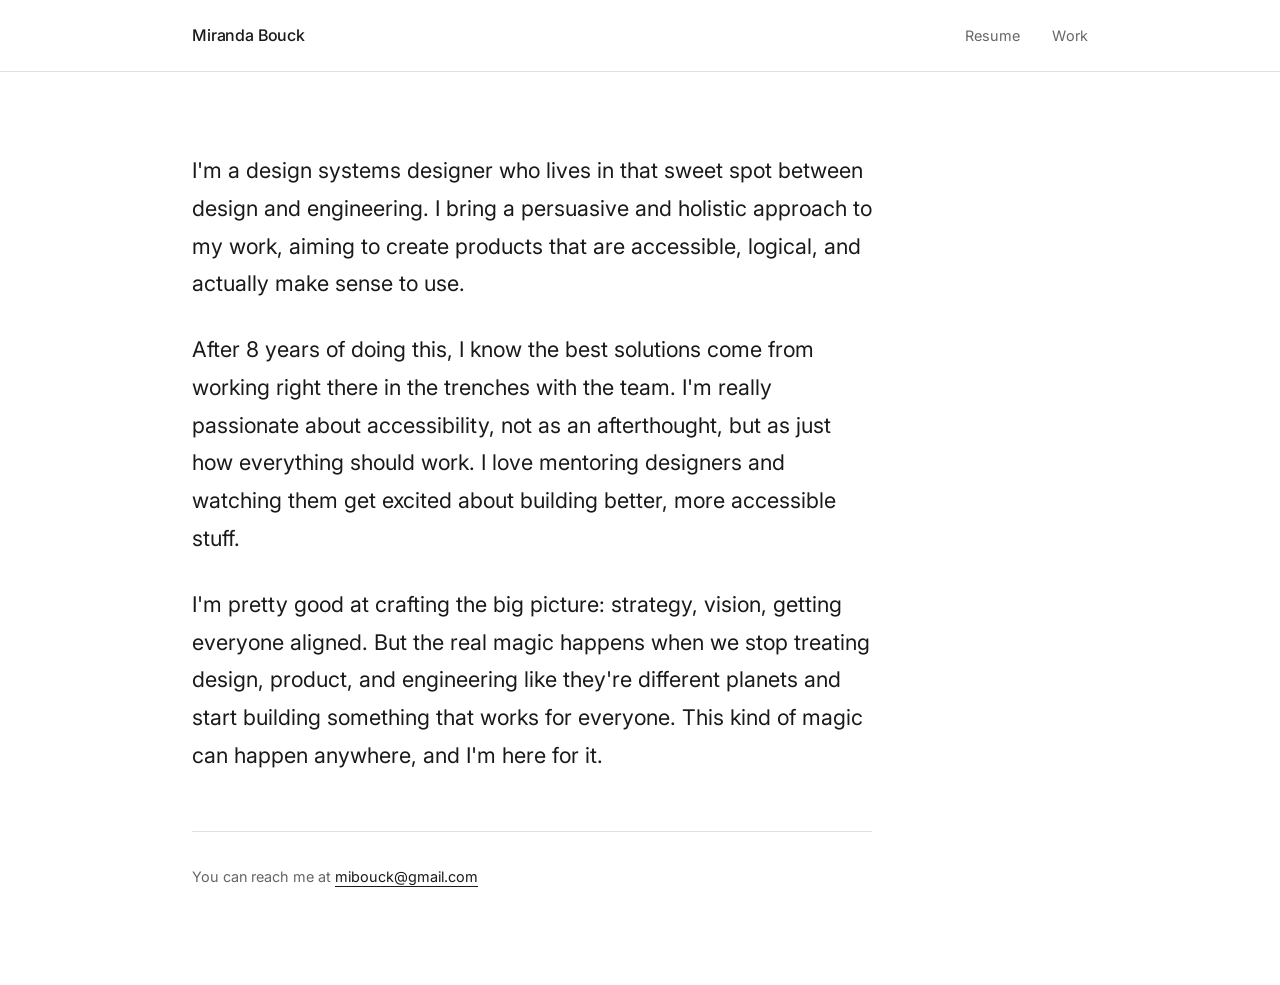
==== index.html @ 783861ef "Initial portfolio site — home and resume pages Co-Authored-By: Claude Sonnet 4.6 <noreply@anthropic." ====
<!DOCTYPE html>
<html lang="en">
<head>
  <meta charset="UTF-8" />
  <meta name="viewport" content="width=device-width, initial-scale=1.0" />
  <title>Miranda Bouck</title>
  <link rel="preconnect" href="https://fonts.googleapis.com" />
  <link rel="preconnect" href="https://fonts.gstatic.com" crossorigin />
  <link href="https://fonts.googleapis.com/css2?family=Inter:wght@400;500;600&display=swap" rel="stylesheet" />
  <link rel="stylesheet" href="styles.css" />
</head>
<body>

  <header>
    <nav>
      <a href="index.html" class="nav-logo">Miranda Bouck</a>
      <ul class="nav-links">
        <li><a href="resume.html">Resume</a></li>
        <li><a href="#">Work</a></li>
      </ul>
    </nav>
  </header>

  <main>
    <div class="home-bio">
      <p>
        I'm a design systems designer who lives in that sweet spot between design
        and engineering. I bring a persuasive and holistic approach to my work,
        aiming to create products that are accessible, logical, and actually make
        sense to use.
      </p>
      <p>
        After 8 years of doing this, I know the best solutions come from working
        right there in the trenches with the team. I'm really passionate about
        accessibility, not as an afterthought, but as just how everything should
        work. I love mentoring designers and watching them get excited about
        building better, more accessible stuff.
      </p>
      <p>
        I'm pretty good at crafting the big picture: strategy, vision, getting
        everyone aligned. But the real magic happens when we stop treating design,
        product, and engineering like they're different planets and start building
        something that works for everyone. This kind of magic can happen anywhere,
        and I'm here for it.
      </p>

      <div class="home-contact">
        <p>You can reach me at <a href="mailto:mibouck@gmail.com">mibouck@gmail.com</a></p>
      </div>
    </div>
  </main>

</body>
</html>
---- styles.css ----
/* ============================================
   Miranda Bouck — Portfolio
   ============================================ */

*, *::before, *::after {
  box-sizing: border-box;
  margin: 0;
  padding: 0;
}

:root {
  --color-bg: #ffffff;
  --color-text: #1a1a1a;
  --color-muted: #666666;
  --color-border: #e0e0e0;
  --color-accent: #1a1a1a;
  --font-sans: 'Inter', -apple-system, BlinkMacSystemFont, 'Segoe UI', Helvetica, Arial, sans-serif;
  --max-width: 960px;
  --nav-height: 72px;
}

html {
  font-size: 16px;
  -webkit-font-smoothing: antialiased;
  -moz-osx-font-smoothing: grayscale;
}

body {
  background-color: var(--color-bg);
  color: var(--color-text);
  font-family: var(--font-sans);
  line-height: 1.6;
}

a {
  color: inherit;
  text-decoration: none;
}

/* ============================================
   Header & Navigation
   ============================================ */

header {
  position: fixed;
  top: 0;
  left: 0;
  right: 0;
  z-index: 100;
  background-color: var(--color-bg);
  border-bottom: 1px solid var(--color-border);
  height: var(--nav-height);
}

nav {
  max-width: var(--max-width);
  margin: 0 auto;
  padding: 0 2rem;
  height: 100%;
  display: flex;
  align-items: center;
  justify-content: space-between;
}

.nav-logo {
  font-size: 1rem;
  font-weight: 500;
  letter-spacing: -0.01em;
}

.nav-logo:hover {
  opacity: 0.6;
}

.nav-links {
  display: flex;
  gap: 2rem;
  list-style: none;
}

.nav-links a {
  font-size: 0.9rem;
  font-weight: 400;
  color: var(--color-muted);
  transition: color 0.2s;
  letter-spacing: 0.01em;
}

.nav-links a:hover,
.nav-links a.active {
  color: var(--color-text);
}

/* ============================================
   Main Layout
   ============================================ */

main {
  max-width: var(--max-width);
  margin: 0 auto;
  padding: calc(var(--nav-height) + 5rem) 2rem 6rem;
}

/* ============================================
   Home Page
   ============================================ */

.home-bio {
  max-width: 680px;
}

.home-bio p {
  font-size: clamp(1.15rem, 2.5vw, 1.35rem);
  line-height: 1.75;
  color: var(--color-text);
  margin-bottom: 1.75rem;
}

.home-bio p:last-of-type {
  margin-bottom: 0;
}

.home-contact {
  margin-top: 3.5rem;
  padding-top: 2rem;
  border-top: 1px solid var(--color-border);
}

.home-contact p {
  font-size: 0.9rem;
  color: var(--color-muted);
}

.home-contact a {
  color: var(--color-text);
  border-bottom: 1px solid var(--color-text);
  padding-bottom: 1px;
  transition: opacity 0.2s;
}

.home-contact a:hover {
  opacity: 0.5;
}

/* ============================================
   Resume Page
   ============================================ */

.resume-section {
  margin-bottom: 4rem;
}

.resume-section:last-child {
  margin-bottom: 0;
}

.section-label {
  font-size: 0.75rem;
  font-weight: 600;
  letter-spacing: 0.12em;
  text-transform: uppercase;
  color: var(--color-muted);
  margin-bottom: 2rem;
  padding-bottom: 0.75rem;
  border-bottom: 1px solid var(--color-border);
}

/* Experience entries */

.experience-entry {
  display: grid;
  grid-template-columns: 200px 1fr;
  gap: 0 3rem;
  margin-bottom: 2.5rem;
}

.experience-entry:last-child {
  margin-bottom: 0;
}

.entry-meta {
  padding-top: 0.1rem;
}

.entry-date {
  font-size: 0.8rem;
  color: var(--color-muted);
  line-height: 1.5;
  white-space: nowrap;
}

.entry-company {
  font-size: 0.8rem;
  color: var(--color-muted);
  margin-top: 0.15rem;
}

.entry-content {
}

.entry-title {
  font-size: 1rem;
  font-weight: 500;
  margin-bottom: 0.6rem;
  line-height: 1.3;
}

.entry-bullets {
  list-style: none;
  padding: 0;
}

.entry-bullets li {
  font-size: 0.9rem;
  color: #333;
  line-height: 1.65;
  margin-bottom: 0.5rem;
  padding-left: 1rem;
  position: relative;
}

.entry-bullets li::before {
  content: '—';
  position: absolute;
  left: 0;
  color: var(--color-border);
  font-size: 0.8rem;
  top: 0.1rem;
}

.entry-description {
  font-size: 0.9rem;
  color: #333;
  line-height: 1.65;
  margin-top: 0.4rem;
}

/* Grouped company entries */

.entry-roles {
  list-style: none;
  margin-bottom: 0.5rem;
}

.entry-roles li {
  font-size: 0.85rem;
  color: var(--color-muted);
  line-height: 1.7;
}

.entry-roles .role-title {
  color: var(--color-text);
  font-weight: 500;
}

/* Other Endeavors / Education / Speaking */

.list-entry {
  display: grid;
  grid-template-columns: 200px 1fr;
  gap: 0 3rem;
  margin-bottom: 0.85rem;
  font-size: 0.9rem;
  line-height: 1.5;
}

.list-entry:last-child {
  margin-bottom: 0;
}

.list-date {
  color: var(--color-muted);
  font-size: 0.8rem;
  padding-top: 0.1rem;
}

.list-content {
  color: var(--color-text);
}

.list-content .sub {
  color: var(--color-muted);
  font-size: 0.8rem;
}

/* Testimonials */

.testimonial {
  margin-bottom: 2rem;
  padding-left: 1.5rem;
  border-left: 2px solid var(--color-border);
}

.testimonial:last-child {
  margin-bottom: 0;
}

.testimonial blockquote {
  font-size: 0.95rem;
  line-height: 1.75;
  color: #333;
  font-style: italic;
  margin-bottom: 0.5rem;
}

.testimonial cite {
  font-size: 0.8rem;
  font-style: normal;
  color: var(--color-muted);
  font-weight: 500;
}

/* ============================================
   Responsive
   ============================================ */

@media (max-width: 700px) {
  main {
    padding-top: calc(var(--nav-height) + 3rem);
  }

  .experience-entry,
  .list-entry {
    grid-template-columns: 1fr;
    gap: 0.25rem;
  }

  .entry-meta {
    display: flex;
    gap: 0.5rem;
    align-items: baseline;
  }

  .entry-company::before {
    content: '·';
    margin-right: 0.5rem;
  }

  .home-bio p {
    font-size: 1.1rem;
  }
}
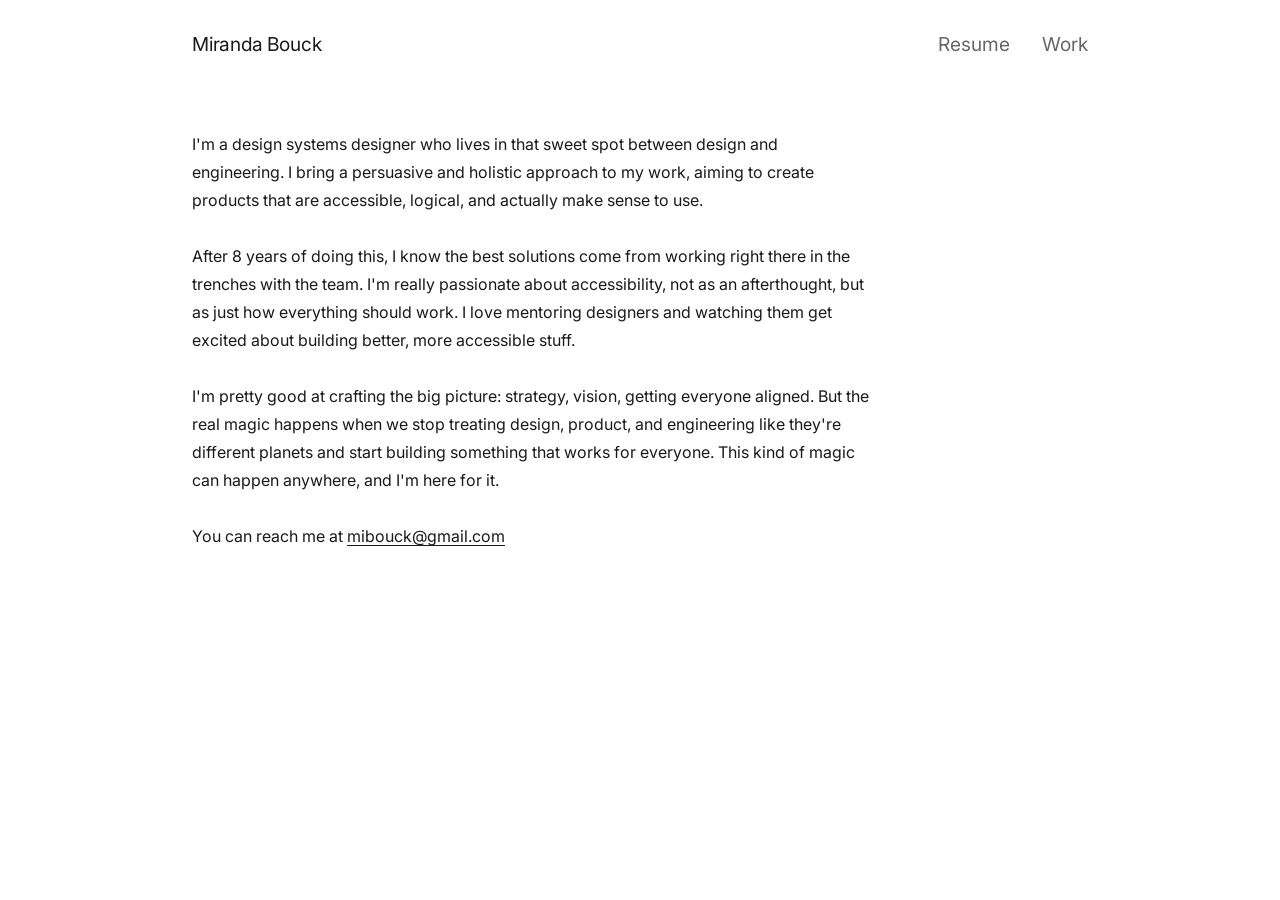
==== commit 0fe393a7: "update resume" ====
--- a/index.html
+++ b/index.html
@@ -7,16 +7,17 @@
   <link rel="preconnect" href="https://fonts.googleapis.com" />
   <link rel="preconnect" href="https://fonts.gstatic.com" crossorigin />
   <link href="https://fonts.googleapis.com/css2?family=Inter:wght@400;500;600&display=swap" rel="stylesheet" />
+  <link rel="icon" type="image/svg+xml" href="favicon.svg" />
   <link rel="stylesheet" href="styles.css" />
 </head>
 <body>
 
   <header>
     <nav>
-      <a href="index.html" class="nav-logo">Miranda Bouck</a>
+      <a href="/" class="nav-logo">Miranda Bouck</a>
       <ul class="nav-links">
-        <li><a href="resume.html">Resume</a></li>
-        <li><a href="#">Work</a></li>
+        <li><a href="/resume">Resume</a></li>
+        <li><a href="/work">Work</a></li>
       </ul>
     </nav>
   </header>
@@ -44,9 +45,7 @@
         and I'm here for it.
       </p>
 
-      <div class="home-contact">
-        <p>You can reach me at <a href="mailto:mibouck@gmail.com">mibouck@gmail.com</a></p>
-      </div>
+      <p>You can reach me at <a href="mailto:mibouck@gmail.com">mibouck@gmail.com</a></p>
     </div>
   </main>
 
--- a/styles.css
+++ b/styles.css
@@ -13,10 +13,11 @@
   --color-text: #1a1a1a;
   --color-muted: #666666;
   --color-border: #e0e0e0;
-  --color-accent: #1a1a1a;
   --font-sans: 'Inter', -apple-system, BlinkMacSystemFont, 'Segoe UI', Helvetica, Arial, sans-serif;
-  --max-width: 960px;
-  --nav-height: 72px;
+  --max-width: 60rem;
+  --nav-height: 5.625rem;
+  --col-left: 11rem;
+  --col-gap: 3rem;
 }
 
 html {
@@ -29,7 +30,7 @@
   background-color: var(--color-bg);
   color: var(--color-text);
   font-family: var(--font-sans);
-  line-height: 1.6;
+  line-height: 1.6rem;
 }
 
 a {
@@ -48,7 +49,6 @@
   right: 0;
   z-index: 100;
   background-color: var(--color-bg);
-  border-bottom: 1px solid var(--color-border);
   height: var(--nav-height);
 }
 
@@ -63,8 +63,8 @@
 }
 
 .nav-logo {
-  font-size: 1rem;
-  font-weight: 500;
+  font-size: 1.2rem;
+  font-weight: 400;
   letter-spacing: -0.01em;
 }
 
@@ -79,16 +79,22 @@
 }
 
 .nav-links a {
-  font-size: 0.9rem;
+  font-size: 1.2rem;
   font-weight: 400;
   color: var(--color-muted);
-  transition: color 0.2s;
-  letter-spacing: 0.01em;
-}
-
-.nav-links a:hover,
+  transition: color 0.2s, opacity 0.2s;
+}
+
+.nav-links a:hover {
+  opacity: 0.6;
+  text-decoration: underline;
+  text-underline-offset: 3px;
+}
+
 .nav-links a.active {
   color: var(--color-text);
+  text-decoration: underline;
+  text-underline-offset: 3px;
 }
 
 /* ============================================
@@ -98,7 +104,7 @@
 main {
   max-width: var(--max-width);
   margin: 0 auto;
-  padding: calc(var(--nav-height) + 5rem) 2rem 6rem;
+  padding: calc(var(--nav-height) + 2.5rem) 2rem 6rem;
 }
 
 /* ============================================
@@ -106,13 +112,12 @@
    ============================================ */
 
 .home-bio {
-  max-width: 680px;
+  max-width: 42.5rem;
 }
 
 .home-bio p {
-  font-size: clamp(1.15rem, 2.5vw, 1.35rem);
-  line-height: 1.75;
-  color: var(--color-text);
+  font-size: 1rem;
+  line-height: 1.75rem;
   margin-bottom: 1.75rem;
 }
 
@@ -120,41 +125,34 @@
   margin-bottom: 0;
 }
 
-.home-contact {
-  margin-top: 3.5rem;
-  padding-top: 2rem;
-  border-top: 1px solid var(--color-border);
-}
-
-.home-contact p {
-  font-size: 0.9rem;
-  color: var(--color-muted);
-}
-
-.home-contact a {
-  color: var(--color-text);
-  border-bottom: 1px solid var(--color-text);
-  padding-bottom: 1px;
+/* Shared link affordance */
+
+.home-bio a,
+.entry-title a {
+  font-weight: 400;
+  text-decoration: underline;
+  text-underline-offset: 3px;
   transition: opacity 0.2s;
 }
 
-.home-contact a:hover {
+.home-bio a:hover,
+.entry-title a:hover {
   opacity: 0.5;
 }
 
 /* ============================================
-   Resume Page
-   ============================================ */
-
-.resume-section {
+   Sections (Resume & Work)
+   ============================================ */
+
+section {
   margin-bottom: 4rem;
 }
 
-.resume-section:last-child {
-  margin-bottom: 0;
-}
-
-.section-label {
+section:last-child {
+  margin-bottom: 0;
+}
+
+section > h2 {
   font-size: 0.75rem;
   font-weight: 600;
   letter-spacing: 0.12em;
@@ -162,47 +160,81 @@
   color: var(--color-muted);
   margin-bottom: 2rem;
   padding-bottom: 0.75rem;
-  border-bottom: 1px solid var(--color-border);
-}
-
-/* Experience entries */
+}
+
+/* Two-column grid */
+
+.experience-entry,
+.list-entry {
+  display: grid;
+  grid-template-columns: var(--col-left) 1fr;
+  gap: 0 var(--col-gap);
+}
+
+.experience-entry.single-col {
+  display: block;
+}
 
 .experience-entry {
-  display: grid;
-  grid-template-columns: 200px 1fr;
-  gap: 0 3rem;
   margin-bottom: 2.5rem;
 }
 
 .experience-entry:last-child {
   margin-bottom: 0;
 }
+
+.list-entry {
+  margin-bottom: 0.85rem;
+  line-height: 1.5rem;
+}
+
+.list-entry:last-child {
+  margin-bottom: 0;
+}
+
+/* Left column */
 
 .entry-meta {
   padding-top: 0.1rem;
 }
 
+.entry-date,
+.entry-company,
+.list-date {
+  font-size: 1rem;
+  color: var(--color-muted);
+}
+
 .entry-date {
-  font-size: 0.8rem;
-  color: var(--color-muted);
-  line-height: 1.5;
+  line-height: 1.5rem;
   white-space: nowrap;
 }
 
 .entry-company {
-  font-size: 0.8rem;
-  color: var(--color-muted);
   margin-top: 0.15rem;
 }
 
-.entry-content {
-}
+.list-date {
+  padding-top: 0.1rem;
+}
+
+/* Right column */
 
 .entry-title {
-  font-size: 1rem;
+  display: flex;
+  align-items: baseline;
+  gap: 0.4rem;
+  font-size: 1.2rem;
   font-weight: 500;
   margin-bottom: 0.6rem;
-  line-height: 1.3;
+  line-height: 1.3rem;
+}
+
+.work-lock {
+  font-size: 0.75em;
+  vertical-align: top;
+  filter: grayscale(1);
+  opacity: 0.8;
 }
 
 .entry-bullets {
@@ -210,32 +242,22 @@
   padding: 0;
 }
 
+.entry-bullets li,
+.entry-description {
+  font-size: 1rem;
+  color: #333;
+  line-height: 1.65rem;
+}
+
 .entry-bullets li {
-  font-size: 0.9rem;
-  color: #333;
-  line-height: 1.65;
   margin-bottom: 0.5rem;
-  padding-left: 1rem;
-  position: relative;
-}
-
-.entry-bullets li::before {
-  content: '—';
-  position: absolute;
-  left: 0;
-  color: var(--color-border);
-  font-size: 0.8rem;
-  top: 0.1rem;
 }
 
 .entry-description {
-  font-size: 0.9rem;
-  color: #333;
-  line-height: 1.65;
   margin-top: 0.4rem;
 }
 
-/* Grouped company entries */
+/* Grouped roles */
 
 .entry-roles {
   list-style: none;
@@ -245,76 +267,95 @@
 .entry-roles li {
   font-size: 0.85rem;
   color: var(--color-muted);
-  line-height: 1.7;
+  line-height: 1.7rem;
+  font-weight: 500;
 }
 
 .entry-roles .role-title {
   color: var(--color-text);
+}
+
+/* Shared small muted label */
+
+.list-content .sub,
+.testimonial cite {
+  font-size: 0.8rem;
+  color: var(--color-muted);
   font-weight: 500;
 }
 
-/* Other Endeavors / Education / Speaking */
-
-.list-entry {
+.testimonial cite {
+  font-style: normal;
+}
+
+/* Testimonials */
+
+.testimonials-grid {
   display: grid;
-  grid-template-columns: 200px 1fr;
-  gap: 0 3rem;
-  margin-bottom: 0.85rem;
-  font-size: 0.9rem;
-  line-height: 1.5;
-}
-
-.list-entry:last-child {
-  margin-bottom: 0;
-}
-
-.list-date {
-  color: var(--color-muted);
-  font-size: 0.8rem;
-  padding-top: 0.1rem;
-}
-
-.list-content {
-  color: var(--color-text);
-}
-
-.list-content .sub {
-  color: var(--color-muted);
-  font-size: 0.8rem;
-}
-
-/* Testimonials */
-
-.testimonial {
-  margin-bottom: 2rem;
-  padding-left: 1.5rem;
-  border-left: 2px solid var(--color-border);
-}
-
-.testimonial:last-child {
-  margin-bottom: 0;
+  grid-template-columns: 1fr 1fr;
+  gap: 2rem;
 }
 
 .testimonial blockquote {
   font-size: 0.95rem;
-  line-height: 1.75;
+  line-height: 1.75rem;
   color: #333;
-  font-style: italic;
   margin-bottom: 0.5rem;
 }
 
-.testimonial cite {
-  font-size: 0.8rem;
-  font-style: normal;
-  color: var(--color-muted);
+/* ============================================
+   Writing / Post
+   ============================================ */
+
+.post {
+  max-width: 42.5rem;
+}
+
+.post-header {
+  margin-bottom: 2.5rem;
+}
+
+.post-title {
+  font-size: 1.5rem;
   font-weight: 500;
+  line-height: 1.3;
+  margin-bottom: 0.4rem;
+}
+
+.post-date {
+  display: block;
+  font-size: 1rem;
+  color: var(--color-muted);
+  margin-bottom: 1.5rem;
+}
+
+.post-body p {
+  font-size: 1rem;
+  line-height: 1.75rem;
+  margin-bottom: 1.75rem;
+}
+
+.post-body p:last-child {
+  margin-bottom: 0;
+}
+
+/* Writing list link affordance */
+
+.list-content a {
+  text-decoration: underline;
+  text-underline-offset: 3px;
+  transition: opacity 0.2s;
+}
+
+.list-content a:hover {
+  opacity: 0.5;
 }
 
 /* ============================================
    Responsive
    ============================================ */
 
-@media (max-width: 700px) {
+@media (max-width: 43.75em) {
   main {
     padding-top: calc(var(--nav-height) + 3rem);
   }
@@ -336,7 +377,7 @@
     margin-right: 0.5rem;
   }
 
-  .home-bio p {
-    font-size: 1.1rem;
-  }
-}
+  .testimonials-grid {
+    grid-template-columns: 1fr;
+  }
+}
